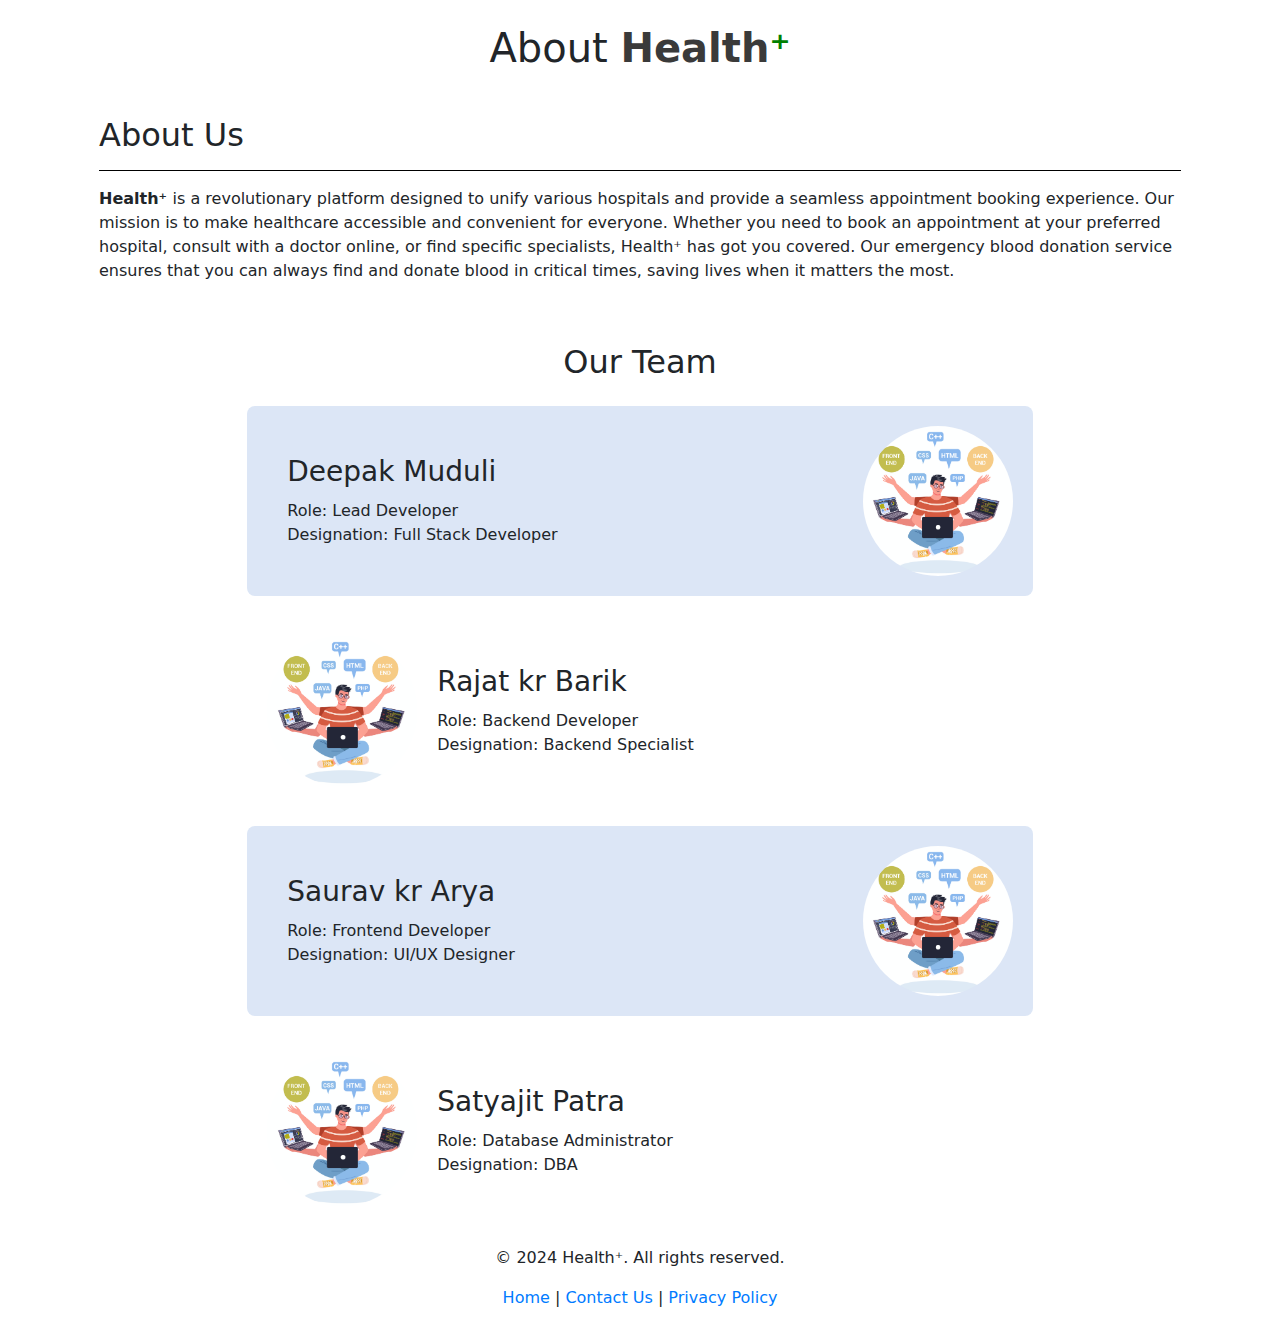
==== about.html @ 2aa0485b "added new updates" ====
<!DOCTYPE html>
<html lang="en">

<head>
    <meta charset="UTF-8">
    <meta name="viewport" content="width=device-width, initial-scale=1.0">
    <title>About Health⁺</title>
    <link rel="icon" type="png" href="./img/health plus favicon.png">

    <link rel="stylesheet" href="https://stackpath.bootstrapcdn.com/bootstrap/4.5.2/css/bootstrap.min.css">
    <style>
        body {
            background-color: white;
            font-family:sans;
        }

        .container {
            max-width: 90%;
            margin: 0 auto;
        }

        .about-section {
            background: white;
            padding: 20px;
            border-radius: 8px;
            margin: 20px 0;
        }

        .developer-card {
            display: flex;
            align-items: center;
            background: white;
            padding: 20px;
            margin: 20px 0;
            border-radius: 8px;
        }

        .developer-card:nth-child(even) {
            flex-direction: row-reverse;
            background-color: rgb(220, 230, 246);
        }

        .developer-card img {
            border-radius: 50%;
            width: 150px;
            height: 150px;
            object-fit: cover;
        }

        .developer-details {
            flex: 1;
            padding: 0 20px;
        }

        .developer-details h3 {
            margin: 0 0 10px;
        }

        .developer-details p {
            margin: 0;
        }

        @media (max-width: 768px) {
            .developer-card {
                flex-direction: column;
                text-align: center;
            }

            .developer-card:nth-child(even) {
                flex-direction: column;
            }

            .developer-card img {
                margin-bottom: 20px;
            }
        }

        @media (min-width: 992px) {
            .developer-card {
                max-width: 70%;
                margin: 20px auto;
                /* Center the cards horizontally */
            }
        }
        #health{
            color:rgb(58, 58, 58);
            font-weight: 700;
        }
        #plus{
            color:green;
            font-weight:800;
        }
    </style>
</head>

<body>
    <header>

    </header>
    <main>

        <div class="container">
            <h1 class="text-center my-4 main-heading">About <span id="health">Health<span id="plus">⁺</span></span></h1>
            <div class="about-section">
                <h2>About Us</h2><hr color="black">
                <p>
                    <b>Health⁺ </b> is a revolutionary platform designed to unify various hospitals and provide a seamless
                    appointment booking experience. Our mission is to make healthcare accessible and convenient for
                    everyone. Whether you need to book an appointment at your preferred hospital, consult with a doctor
                    online, or find specific specialists, Health⁺ has got you covered. Our emergency blood donation service
                    ensures that you can always find and donate blood in critical times, saving lives when it matters the
                    most.
                </p>
            </div>
            <h2 class="text-center my-4">Our Team</h2>
            <div class="developer-card">
                <img src="./img/dev.png" alt="Developer 1">
                <div class="developer-details">
                    <h3>Deepak Muduli</h3>
                    <p>Role: Lead Developer</p>
                    <p>Designation: Full Stack Developer</p>
                </div>
            </div>
            <div class="developer-card">
            <img src="./img/dev.png" alt="Developer 2">
            <div class="developer-details">
                <h3>Rajat kr Barik</h3>
                <p>Role: Backend Developer</p>
                <p>Designation: Backend Specialist</p>
            </div>
        </div>
        <div class="developer-card">
            <img src="./img/dev.png" alt="Developer 3">
            <div class="developer-details">
                <h3>Saurav kr Arya</h3>
                <p>Role: Frontend Developer</p>
                <p>Designation: UI/UX Designer</p>
            </div>
        </div>
        <div class="developer-card">
            <img src="./img/dev.png" alt="Developer 4">
            <div class="developer-details">
                <h3>Satyajit Patra</h3>
                <p>Role: Database Administrator</p>
                <p>Designation: DBA</p>
            </div>
        </div>
    </div>
</main>
<footer class="footer">
    <div class="container text-center">
        <p>&copy; 2024 Health⁺. All rights reserved.</p>
        <p>
            <a href="index.html">Home</a> | 
            <a href="contact.html">Contact Us</a> | 
            <a href="d and pp.html">Privacy Policy</a>
        </p>
    </div>
</footer>

</body>

</html>
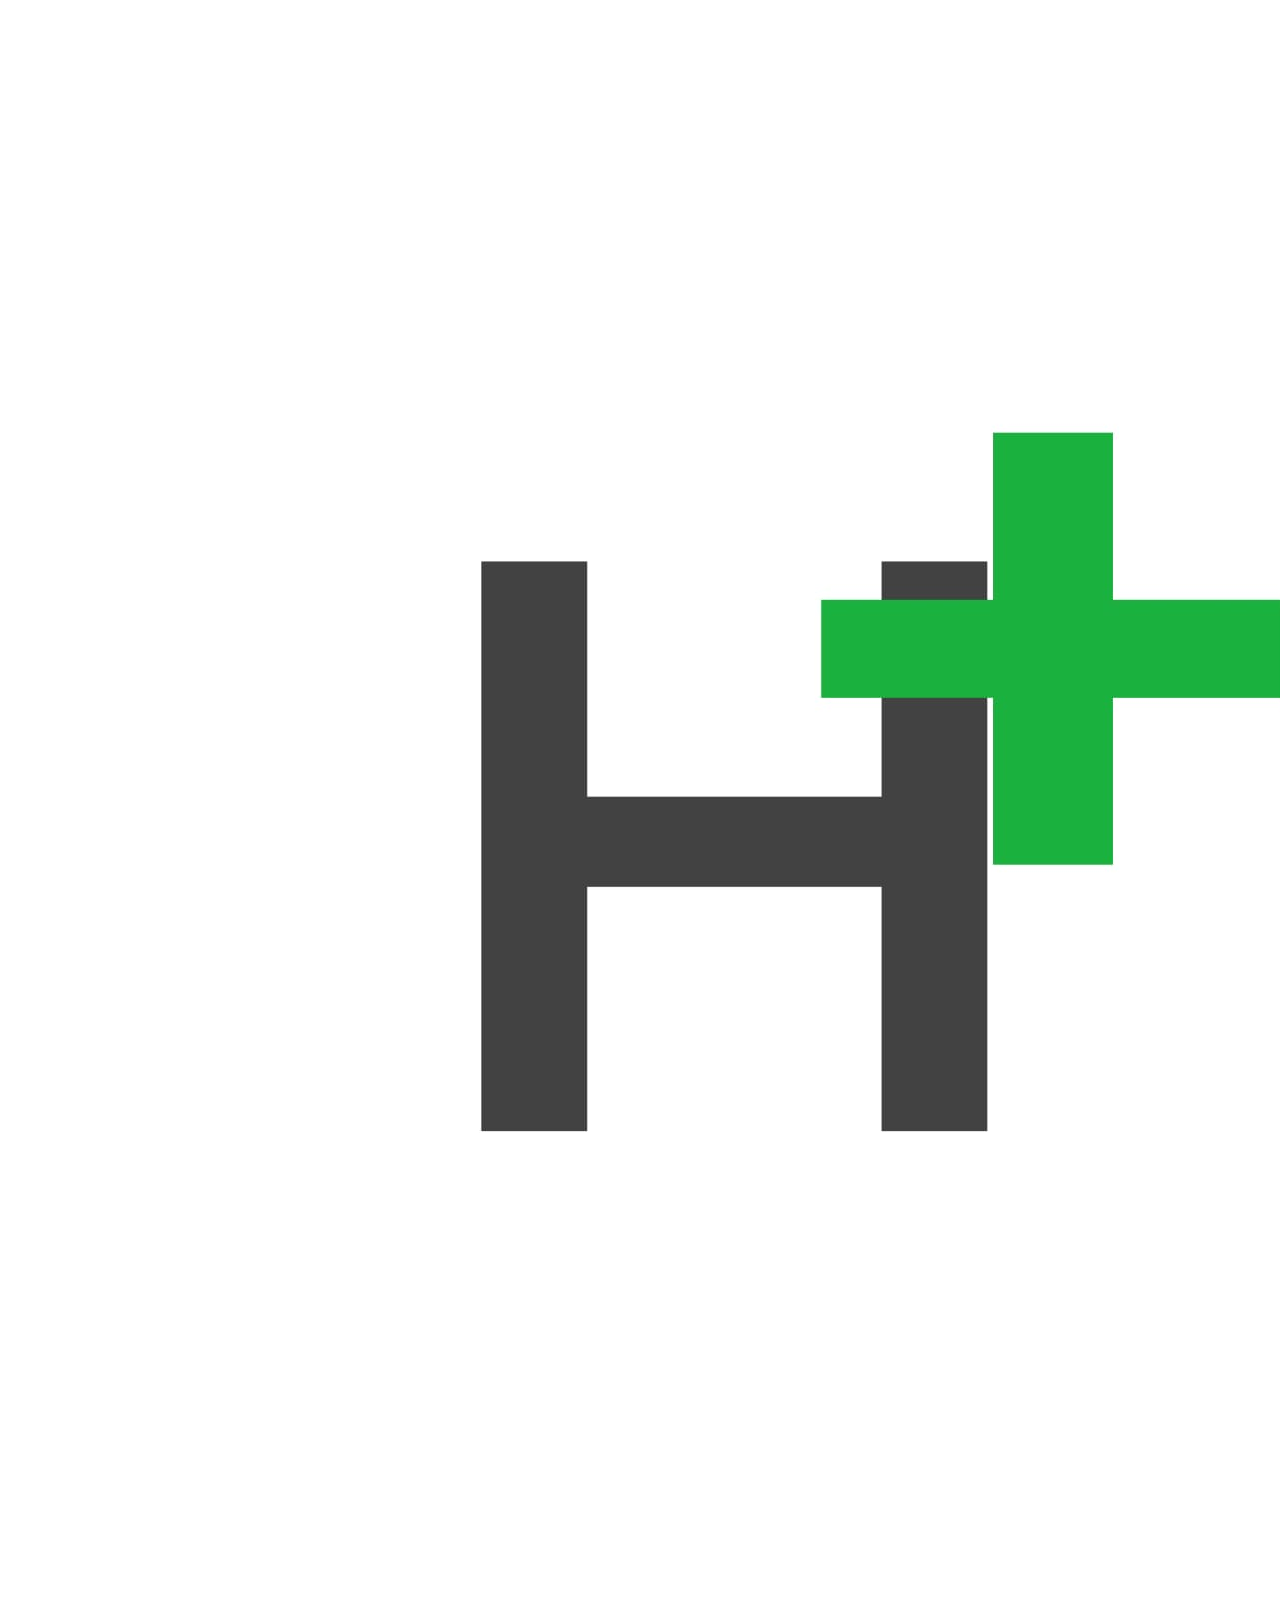
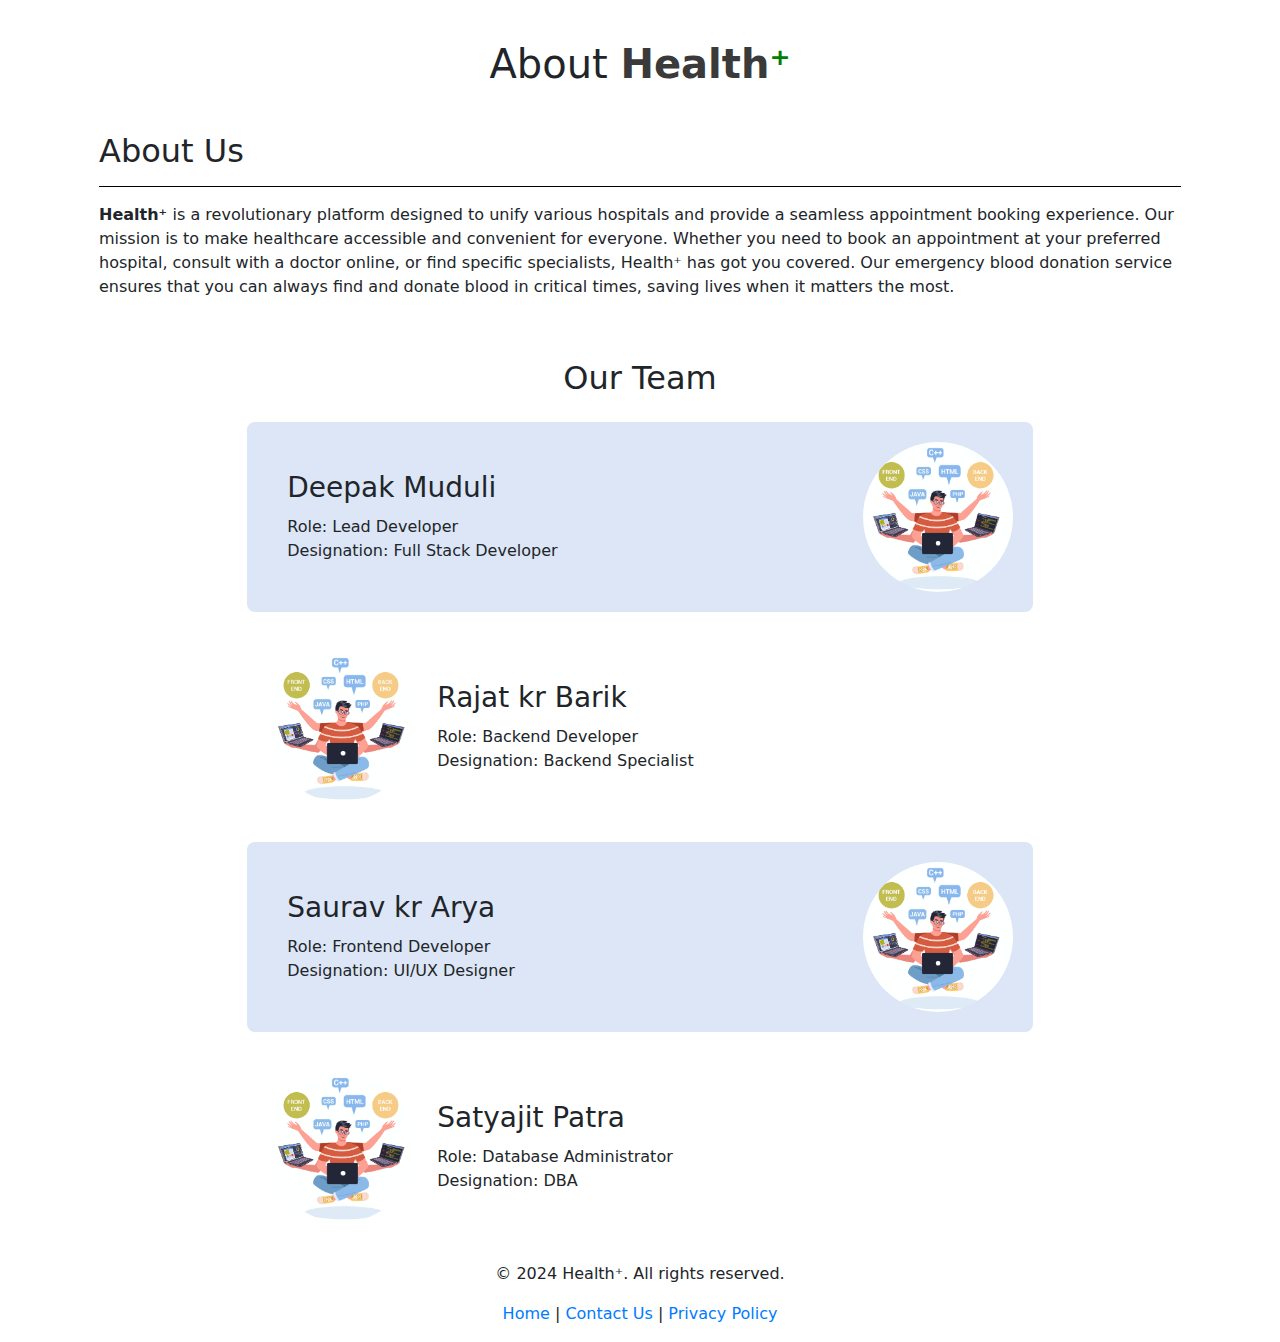
==== commit ab41e663: "major update," ====
--- a/about.html
+++ b/about.html
@@ -95,6 +95,93 @@
 
 <body>
     <header>
+        <nav class="navbar navbar-expand-lg bg-body-tertiary ">
+            <div class="container-fluid">
+                <img src="./img/health plus logo.jfif" alt="logo" id="logo">
+                <a class="navbar-brand" href="#">HEALTH<span>⁺</span></a>
+                <button class="navbar-toggler" type="button" data-bs-toggle="collapse"
+                    data-bs-target="#navbarSupportedContent" aria-controls="navbarSupportedContent"
+                    aria-expanded="false" aria-label="Toggle navigation">
+                    <span class="navbar-toggler-icon"></span>
+                </button>
+                <div class="collapse navbar-collapse" id="navbarSupportedContent">
+                    <ul class="navbar-nav me-auto mb-2 mb-lg-0">
+                        <li class="nav-item">
+                            <a class="nav-link active" aria-current="page" href="#">Home</a>
+                        </li>
+
+                        <li class="nav-item dropdown">
+                            <a class="nav-link dropdown-toggle" href="#" role="button" data-bs-toggle="dropdown"
+                                aria-expanded="false">
+                                Services
+                            </a>
+                            <ul class="dropdown-menu">
+                                <li><a class="dropdown-item" href="book.html">Book Appointment</a></li>
+                                <li><a class="dropdown-item" href="blood.html">Blood Donation</a></li>
+                                <li><a class="dropdown-item" href="opd.html">OPD Service</a></li>
+                                <li><a class="dropdown-item" href="#hospitals">Find Hospitals</a></li>
+                                <li><a class="dropdown-item" href="book.html">Find a Doctor</a></li>
+                                <li><a class="dropdown-item" href="insurance.html">Health Insurance</a></li>
+                                <li>
+                                    <hr class="dropdown-divider">
+                                </li>
+                                <li><a class="dropdown-item" href="#">See More...</a></li>
+                            </ul>
+                        </li>
+                        <li class="nav-item dropdown">
+                            <a class="nav-link dropdown-toggle" href="#" role="button" data-bs-toggle="dropdown"
+                                aria-expanded="false">
+                                Our Excellence
+                            </a>
+                            <ul class="dropdown-menu">
+                                <li><a class="dropdown-item" href="#">Cardiology</a></li>
+                                <li><a class="dropdown-item" href="#">Orthopedics</a></li>
+                                <li><a class="dropdown-item" href="#">Gastroentrology</a></li>
+                                <li><a class="dropdown-item" href="#">Neurology</a></li>
+                                <li><a class="dropdown-item" href="#">Oncology</a></li>
+                                <li><a class="dropdown-item" href="#">Dermatology</a></li>
+                                <li><a class="dropdown-item" href="#">Nephrology</a></li>
+                                <li><a class="dropdown-item" href="#">dentistry</a></li>
+                                <li><a class="dropdown-item" href="#">ENT(Ear|Nose|Throat)</a></li>
+                                <li><a class="dropdown-item" href="#">Oncology</a></li>
+
+                                <li>
+                                    <hr class="dropdown-divider">
+                                </li>
+                                <li><a class="dropdown-item" href="#">See More...</a></li>
+                            </ul>
+                        </li>
+                       
+                        <li class="nav-item dropdown">
+                            <a class="nav-link dropdown-toggle" href="#" role="button" data-bs-toggle="dropdown"
+                                aria-expanded="false">
+                                Hospitals
+                            </a>
+                            <ul class="dropdown-menu">
+                                <li><a class="dropdown-item" href="#">SUM Hospitals</a></li>
+                                <li><a class="dropdown-item" href="#">Apollo Hospitals</a></li>
+                                <li><a class="dropdown-item" href="#"> HI-TECH Hospital</a></li>
+                                <li>
+                                    <hr class="dropdown-divider">
+                                </li>
+                                <li><a class="dropdown-item" href="#">See More...</a></li>
+                            </ul>
+                        </li>
+                        <li class="nav-item">
+                            <a class="nav-link" href="#blogs">Blogs</a>
+                        </li>
+                        <li class="nav-item">
+                            <a class="nav-link" href="about.html">About Us</a>
+                        </li>
+                    </ul>
+                    <form class="d-flex" role="search">
+                        <input class="form-control me-2" type="search" placeholder="Search" aria-label="Search">
+                        <button class="btn btn-outline-success" type="submit">Search</button>
+                    </form>
+                </div>
+            </div>
+
+        </nav>
 
     </header>
     <main>
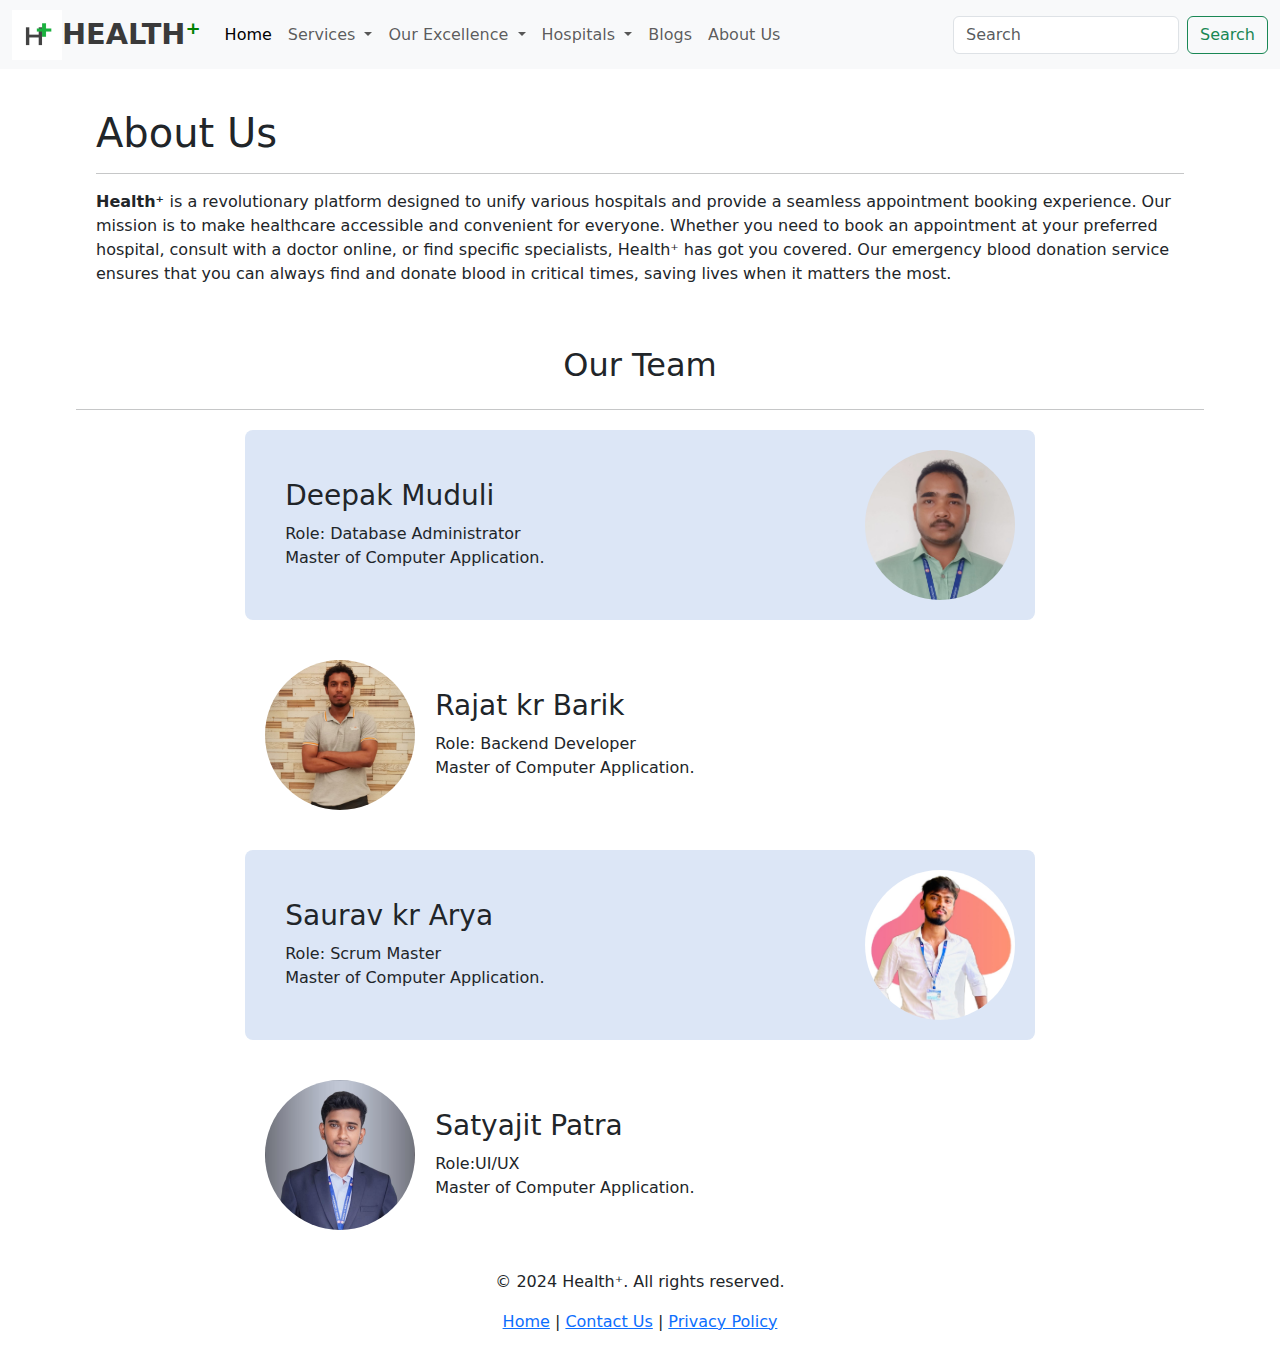
==== commit 41b74508: "bug fix, added navbar to each section and enhancements" ====
--- a/about.html
+++ b/about.html
@@ -7,7 +7,7 @@
     <title>About Health⁺</title>
     <link rel="icon" type="png" href="./img/health plus favicon.png">
 
-    <link rel="stylesheet" href="https://stackpath.bootstrapcdn.com/bootstrap/4.5.2/css/bootstrap.min.css">
+    <link rel="stylesheet" href="https://cdn.jsdelivr.net/npm/bootstrap@5.3.3/dist/css/bootstrap.min.css">
     <style>
         body {
             background-color: white;
@@ -85,11 +85,13 @@
         #health{
             color:rgb(58, 58, 58);
             font-weight: 700;
-        }
-        #plus{
-            color:green;
-            font-weight:800;
-        }
+            font-size: 1.8rem;
+        }
+
+        #logo {
+             width: 50px;
+        }
+
     </style>
 </head>
 
@@ -98,7 +100,7 @@
         <nav class="navbar navbar-expand-lg bg-body-tertiary ">
             <div class="container-fluid">
                 <img src="./img/health plus logo.jfif" alt="logo" id="logo">
-                <a class="navbar-brand" href="#">HEALTH<span>⁺</span></a>
+                <a class="navbar-brand" href="#" id="health">HEALTH<span style="color:green">⁺</span></a>
                 <button class="navbar-toggler" type="button" data-bs-toggle="collapse"
                     data-bs-target="#navbarSupportedContent" aria-controls="navbarSupportedContent"
                     aria-expanded="false" aria-label="Toggle navigation">
@@ -107,7 +109,7 @@
                 <div class="collapse navbar-collapse" id="navbarSupportedContent">
                     <ul class="navbar-nav me-auto mb-2 mb-lg-0">
                         <li class="nav-item">
-                            <a class="nav-link active" aria-current="page" href="#">Home</a>
+                            <a class="nav-link active" aria-current="page" href="index.html">Home</a>
                         </li>
 
                         <li class="nav-item dropdown">
@@ -158,9 +160,13 @@
                                 Hospitals
                             </a>
                             <ul class="dropdown-menu">
-                                <li><a class="dropdown-item" href="#">SUM Hospitals</a></li>
-                                <li><a class="dropdown-item" href="#">Apollo Hospitals</a></li>
-                                <li><a class="dropdown-item" href="#"> HI-TECH Hospital</a></li>
+                                <li><a class="dropdown-item" href="#">Medicare Hospital</a></li>
+                                <li><a class="dropdown-item" href="#">Global Health Clinic </a></li>
+                                <li><a class="dropdown-item" href="#">Sunrise Medical Center</a></li>
+                                <li><a class="dropdown-item" href="#">Heal Well Hospital</a></li>
+                                <li><a class="dropdown-item" href="#">Care Hospital </a></li>
+                                <li><a class="dropdown-item" href="#">MedLife Hospital</a></li>
+
                                 <li>
                                     <hr class="dropdown-divider">
                                 </li>
@@ -168,7 +174,7 @@
                             </ul>
                         </li>
                         <li class="nav-item">
-                            <a class="nav-link" href="#blogs">Blogs</a>
+                            <a class="nav-link" href="./index.html/#blogs">Blogs</a>
                         </li>
                         <li class="nav-item">
                             <a class="nav-link" href="about.html">About Us</a>
@@ -187,9 +193,9 @@
     <main>
 
         <div class="container">
-            <h1 class="text-center my-4 main-heading">About <span id="health">Health<span id="plus">⁺</span></span></h1>
+            <!-- <h1 class="text-center my-4 main-heading">About <span id="health">Health<span id="plus">⁺</span></span></h1> -->
             <div class="about-section">
-                <h2>About Us</h2><hr color="black">
+                <h1>About Us</h1><hr color="black">
                 <p>
                     <b>Health⁺ </b> is a revolutionary platform designed to unify various hospitals and provide a seamless
                     appointment booking experience. Our mission is to make healthcare accessible and convenient for
@@ -199,37 +205,39 @@
                     most.
                 </p>
             </div>
-            <h2 class="text-center my-4">Our Team</h2>
+            <h2 class="text-center my-4">Our Team</h2><hr color="black">
             <div class="developer-card">
-                <img src="./img/dev.png" alt="Developer 1">
+                <img src="./img/deepak.jpeg" alt="Developer 1">
                 <div class="developer-details">
                     <h3>Deepak Muduli</h3>
-                    <p>Role: Lead Developer</p>
-                    <p>Designation: Full Stack Developer</p>
+                    <p>Role: Database Administrator</p>
+                    <p>Master of Computer Application.</p>
+
                 </div>
             </div>
             <div class="developer-card">
-            <img src="./img/dev.png" alt="Developer 2">
+            <img src="./img/rajat.jpeg" alt="Developer 2">
             <div class="developer-details">
                 <h3>Rajat kr Barik</h3>
                 <p>Role: Backend Developer</p>
-                <p>Designation: Backend Specialist</p>
+                <p>Master of Computer Application.</p>
+
             </div>
         </div>
         <div class="developer-card">
-            <img src="./img/dev.png" alt="Developer 3">
+            <img src="./img/saurav.jpeg" alt="Developer 3">
             <div class="developer-details">
                 <h3>Saurav kr Arya</h3>
-                <p>Role: Frontend Developer</p>
-                <p>Designation: UI/UX Designer</p>
+                <p>Role: Scrum Master</p>
+                <p>Master of Computer Application.</p>
             </div>
         </div>
         <div class="developer-card">
-            <img src="./img/dev.png" alt="Developer 4">
+            <img src="./img/satyaj.jpeg" alt="Developer 4">
             <div class="developer-details">
                 <h3>Satyajit Patra</h3>
-                <p>Role: Database Administrator</p>
-                <p>Designation: DBA</p>
+                <p>Role:UI/UX </p>
+                <p>Master of Computer Application.</p>
             </div>
         </div>
     </div>
@@ -244,7 +252,7 @@
         </p>
     </div>
 </footer>
-
+<script src="https://cdn.jsdelivr.net/npm/bootstrap@5.3.3/dist/js/bootstrap.bundle.min.js"></script>
 </body>
 
 </html>